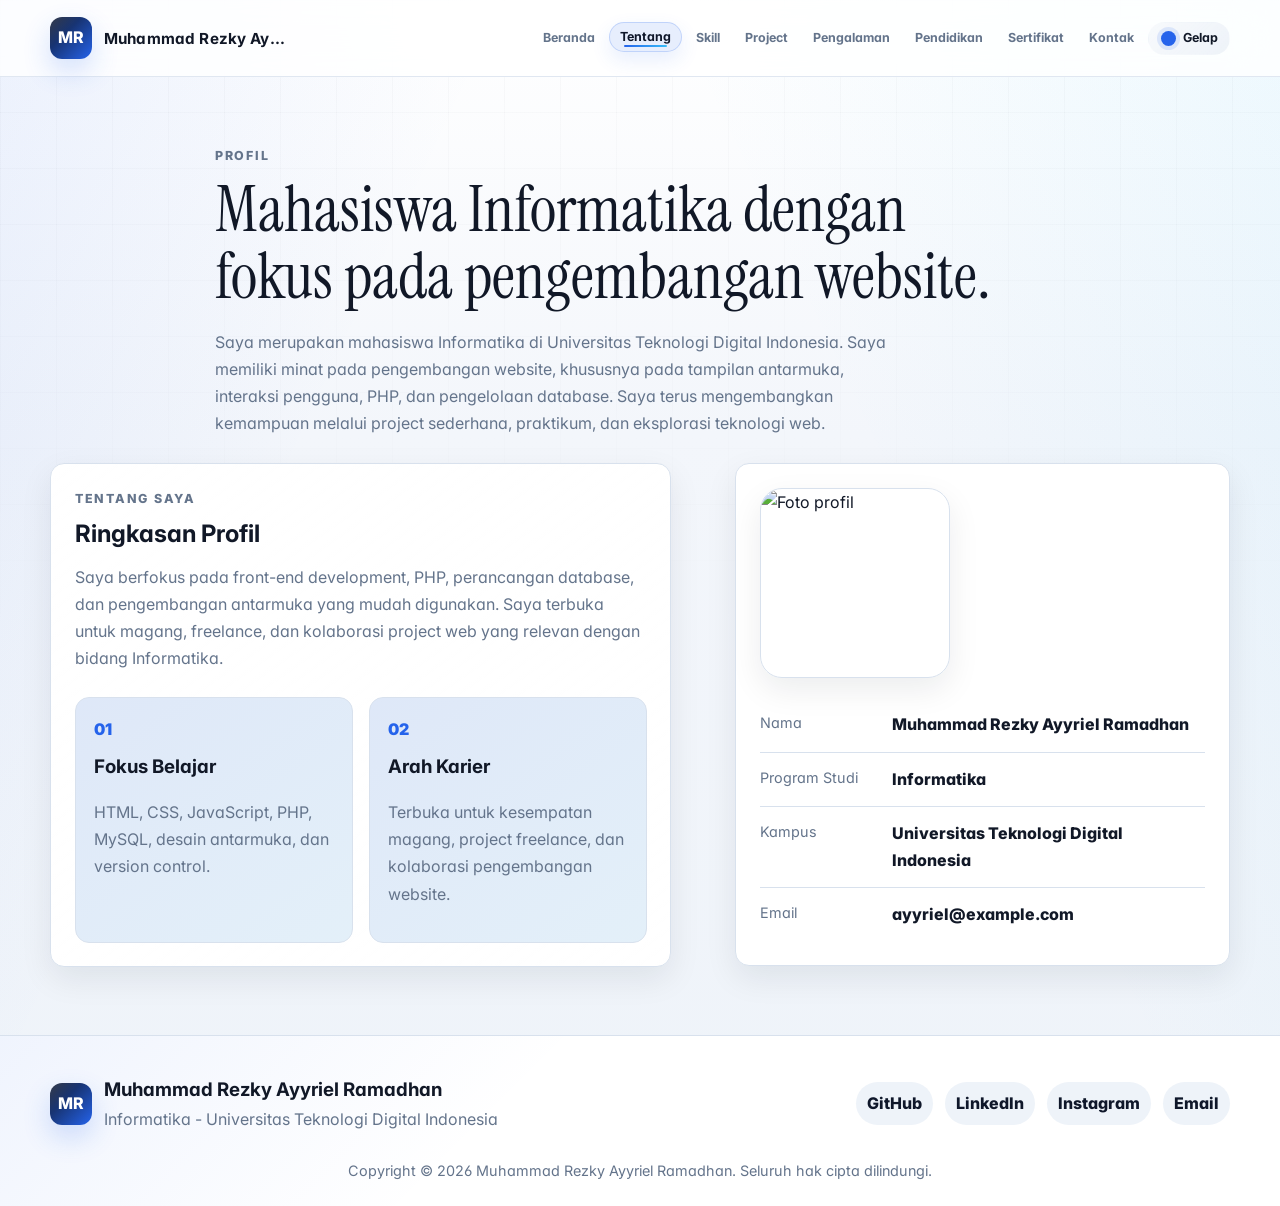
==== about.html @ e9764419 "Convert portfolio to static HTML for GitHub Pages" ====
<!DOCTYPE html>
<html lang="id">
<head>
    <meta charset="UTF-8">
    <meta name="viewport" content="width=device-width, initial-scale=1.0">
    <title>Tentang Saya - Muhammad Rezky Ayyriel Ramadhan</title>
    <meta name="description" content="Saya merupakan mahasiswa Informatika di Universitas Teknologi Digital Indonesia. Saya memiliki minat pada pengembangan website, khususnya pada tampilan antarmuka, interaksi pengguna, PHP, dan pengelolaan database. Saya terus mengembangkan kemampuan melalui project sederhana, praktikum, dan eksplorasi teknologi web.">
    <link rel="preconnect" href="https://fonts.googleapis.com">
    <link rel="preconnect" href="https://fonts.gstatic.com" crossorigin>
    <link href="https://fonts.googleapis.com/css2?family=Instrument+Serif:ital@0;1&family=Inter:wght@400;600;700;800;900&display=swap" rel="stylesheet">
    <link rel="stylesheet" href="assets/css/style.css">
</head>
<body>

<header class="site-header">
    <nav class="navbar container">
        <a class="brand" href="index.html">
            <span>MR</span>
            <strong>Muhammad Rezky Ayyriel Ramadhan</strong>
        </a>
        <button class="nav-toggle" type="button" aria-label="Buka menu" aria-expanded="false" data-nav-toggle>
            <span></span>
            <span></span>
            <span></span>
        </button>
        <div class="nav-menu" data-nav-menu>
            <a class="" href="index.html">Beranda</a>
            <a class="active" href="about.html">Tentang</a>
            <a class="" href="skills.html">Skill</a>
            <a class="" href="projects.html">Project</a>
            <a class="" href="experience.html">Pengalaman</a>
            <a class="" href="education.html">Pendidikan</a>
            <a class="" href="certificates.html">Sertifikat</a>
            <a class="" href="contact.html">Kontak</a>
            <button class="theme-toggle" type="button" data-theme-toggle>
                <span class="theme-toggle-icon" aria-hidden="true" data-theme-icon></span>
                <span data-theme-label>Gelap</span>
            </button>
        </div>
    </nav>
</header>

<main class="section page-section">
    <div class="container page-hero">
        <p class="eyebrow">Profil</p>
        <h1>Mahasiswa Informatika dengan fokus pada pengembangan website.</h1>
        <p>Saya merupakan mahasiswa Informatika di Universitas Teknologi Digital Indonesia. Saya memiliki minat pada pengembangan website, khususnya pada tampilan antarmuka, interaksi pengguna, PHP, dan pengelolaan database. Saya terus mengembangkan kemampuan melalui project sederhana, praktikum, dan eksplorasi teknologi web.</p>
    </div>

    <div class="container about-grid">
        <section class="profile-summary">
            <p class="eyebrow">Tentang Saya</p>
            <h2>Ringkasan Profil</h2>
            <p>Saya berfokus pada front-end development, PHP, perancangan database, dan pengembangan antarmuka yang mudah digunakan. Saya terbuka untuk magang, freelance, dan kolaborasi project web yang relevan dengan bidang Informatika.</p>
            <div class="focus-grid">
                <article>
                    <span>01</span>
                    <h3>Fokus Belajar</h3>
                    <p>HTML, CSS, JavaScript, PHP, MySQL, desain antarmuka, dan version control.</p>
                </article>
                <article>
                    <span>02</span>
                    <h3>Arah Karier</h3>
                    <p>Terbuka untuk kesempatan magang, project freelance, dan kolaborasi pengembangan website.</p>
                </article>
            </div>
        </section>
        <aside class="bio-card">
            <img src="https://cdn.phototourl.com/free/2026-06-20-5bcd3876-7217-4482-9f97-a8e21bdccce8.png" alt="Foto profil">
            <dl>
                <div>
                    <dt>Nama</dt>
                    <dd>Muhammad Rezky Ayyriel Ramadhan</dd>
                </div>
                <div>
                    <dt>Program Studi</dt>
                    <dd>Informatika</dd>
                </div>
                <div>
                    <dt>Kampus</dt>
                    <dd>Universitas Teknologi Digital Indonesia</dd>
                </div>
                <div>
                    <dt>Email</dt>
                    <dd>ayyriel@example.com</dd>
                </div>
            </dl>
        </aside>
    </div>
</main>

<footer class="site-footer">
    <div class="container footer-grid">
        <div class="footer-profile">
            <span>MR</span>
            <div>
                <h3>Muhammad Rezky Ayyriel Ramadhan</h3>
                <p>Informatika - Universitas Teknologi Digital Indonesia</p>
            </div>
        </div>
        <div class="footer-links">
            <a href="https://github.com/" target="_blank" rel="noopener">GitHub</a>
            <a href="https://www.linkedin.com/" target="_blank" rel="noopener">LinkedIn</a>
            <a href="https://www.instagram.com/" target="_blank" rel="noopener">Instagram</a>
            <a href="mailto:ayyriel@example.com">Email</a>
        </div>
    </div>
    <p class="copyright">Copyright &copy; 2026 Muhammad Rezky Ayyriel Ramadhan. Seluruh hak cipta dilindungi.</p>
</footer>
<script src="assets/js/script.js"></script>
</body>
</html>
---- assets/css/style.css ----
:root {
    --primary: #0f172a;
    --primary-600: #1e3a8a;
    --accent: #2563eb;
    --accent-2: #38bdf8;
    --accent-3: #0ea5e9;
    --accent-soft: rgba(37, 99, 235, 0.11);
    --bg: #f3f6fb;
    --surface: #ffffff;
    --surface-soft: #eef3f9;
    --text: #111827;
    --muted: #64748b;
    --border: #d8e1ed;
    --danger: #b42318;
    --danger-soft: rgba(180, 35, 24, 0.11);
    --success: #067647;
    --success-soft: rgba(6, 118, 71, 0.11);
    --shadow-sm: 0 12px 32px rgba(17, 24, 39, 0.08);
    --shadow-md: 0 28px 80px rgba(17, 24, 39, 0.14);
    --shadow-glow: 0 20px 54px rgba(37, 99, 235, 0.22);
    --radius: 14px;
    --radius-lg: 22px;
    --container: 1180px;
    --font-display: Georgia, "Times New Roman", serif;
}

body.dark {
    --primary: #93c5fd;
    --primary-600: #bfdbfe;
    --accent: #60a5fa;
    --accent-2: #38bdf8;
    --accent-3: #22d3ee;
    --accent-soft: rgba(96, 165, 250, 0.16);
    --bg: #0b1120;
    --surface: #111827;
    --surface-soft: #172033;
    --text: #f8fafc;
    --muted: #a8b3c7;
    --border: #263247;
    --shadow-sm: 0 12px 30px rgba(0, 0, 0, 0.24);
    --shadow-md: 0 24px 70px rgba(0, 0, 0, 0.36);
    --shadow-glow: 0 22px 58px rgba(96, 165, 250, 0.18);
}

* {
    box-sizing: border-box;
}

html {
    scroll-behavior: smooth;
}

body {
    margin: 0;
    font-family: Inter, ui-sans-serif, system-ui, -apple-system, BlinkMacSystemFont, "Segoe UI", Arial, sans-serif;
    font-size: 16px;
    font-feature-settings: "cv02", "cv03", "cv04", "cv11";
    background:
        linear-gradient(115deg, rgba(37, 99, 235, 0.08), transparent 28%),
        linear-gradient(245deg, rgba(56, 189, 248, 0.08), transparent 34%),
        linear-gradient(180deg, #ffffff 0%, var(--bg) 36%, #eef3f9 100%),
        var(--bg);
    color: var(--text);
    line-height: 1.7;
    text-rendering: optimizeLegibility;
}

body::before {
    content: "";
    position: fixed;
    inset: 0;
    z-index: -2;
    pointer-events: none;
    background:
        linear-gradient(rgba(17, 24, 39, 0.035) 1px, transparent 1px),
        linear-gradient(90deg, rgba(17, 24, 39, 0.035) 1px, transparent 1px);
    background-size: 56px 56px;
    mask-image: linear-gradient(to bottom, rgba(0, 0, 0, 0.72), transparent 74%);
}

body.dark::before {
    background:
        linear-gradient(rgba(246, 240, 227, 0.035) 1px, transparent 1px),
        linear-gradient(90deg, rgba(246, 240, 227, 0.035) 1px, transparent 1px);
}

a {
    color: inherit;
    text-decoration: none;
}

img {
    display: block;
    max-width: 100%;
}

button,
input,
textarea {
    font: inherit;
}

select {
    font: inherit;
}

.container {
    width: min(var(--container), calc(100% - 40px));
    margin: 0 auto;
}

.site-header {
    position: sticky;
    top: 0;
    z-index: 100;
    border-bottom: 1px solid rgba(216, 225, 237, 0.78);
    background: rgba(255, 255, 255, 0.82);
    backdrop-filter: blur(22px) saturate(140%);
    transition: background 0.24s ease, border-color 0.24s ease, box-shadow 0.24s ease;
}

body.dark .site-header {
    border-bottom-color: rgba(38, 50, 71, 0.86);
    background: rgba(11, 17, 32, 0.84);
}

.site-header.is-scrolled {
    border-bottom-color: rgba(37, 99, 235, 0.18);
    background: rgba(255, 255, 255, 0.86);
    box-shadow: 0 18px 50px rgba(17, 24, 39, 0.08);
}

body.dark .site-header.is-scrolled {
    background: rgba(17, 17, 15, 0.9);
    box-shadow: 0 18px 50px rgba(0, 0, 0, 0.28);
}

.navbar {
    position: relative;
    display: flex;
    align-items: center;
    justify-content: space-between;
    min-height: 76px;
    gap: 18px;
}

.brand,
.footer-profile,
.admin-brand {
    display: flex;
    align-items: center;
    gap: 12px;
}

.brand {
    flex: 0 1 260px;
    min-width: 188px;
    transition: transform 0.24s ease;
}

.brand:hover {
    transform: translateY(-1px);
}

.brand span,
.footer-profile span,
.admin-brand span,
.login-logo {
    display: grid;
    place-items: center;
    width: 42px;
    height: 42px;
    border-radius: 12px;
    background:
        linear-gradient(135deg, rgba(255, 255, 255, 0.16), transparent 38%),
        linear-gradient(135deg, var(--primary), var(--accent));
    color: #ffffff;
    font-weight: 800;
    letter-spacing: 0;
    box-shadow: 0 12px 28px rgba(37, 99, 235, 0.2);
}

.brand strong {
    max-width: 188px;
    line-height: 1.25;
    font-size: 0.95rem;
    letter-spacing: 0.01em;
    overflow: hidden;
    text-overflow: ellipsis;
    white-space: nowrap;
}

.nav-menu {
    flex: 1 1 auto;
    min-width: 0;
    display: flex;
    align-items: center;
    justify-content: flex-end;
    gap: 3px;
    flex-wrap: nowrap;
    white-space: nowrap;
}

.nav-menu a,
.theme-toggle {
    position: relative;
    display: inline-flex;
    align-items: center;
    justify-content: center;
    border: 1px solid transparent;
    border-radius: 999px;
    padding: 8px 10px;
    background: transparent;
    color: var(--muted);
    font-size: clamp(0.78rem, 0.68vw, 0.9rem);
    font-weight: 700;
    line-height: 1;
    cursor: pointer;
    transition: color 0.24s ease, background 0.24s ease, border-color 0.24s ease, transform 0.24s ease, box-shadow 0.24s ease;
}

.nav-menu a:hover,
.nav-menu a.active,
.theme-toggle:hover {
    color: var(--primary);
    background: var(--accent-soft);
    border-color: rgba(37, 99, 235, 0.2);
    box-shadow: 0 8px 20px rgba(37, 99, 235, 0.11);
    transform: translateY(-1px);
}

.nav-menu a.active::after {
    content: "";
    position: absolute;
    left: 14px;
    right: 14px;
    bottom: 4px;
    height: 2px;
    border-radius: 999px;
    background: linear-gradient(90deg, var(--accent), var(--accent-2));
}

.theme-toggle {
    display: inline-flex;
    align-items: center;
    justify-content: center;
    gap: 7px;
    min-width: 82px;
    background:
        linear-gradient(135deg, rgba(255, 255, 255, 0.55), transparent),
        var(--surface-soft);
    color: var(--text);
}

.theme-toggle-icon {
    position: relative;
    display: inline-block;
    width: 15px;
    height: 15px;
    border-radius: 50%;
    background: var(--accent);
    box-shadow: 0 0 0 4px rgba(37, 99, 235, 0.12);
    transition: background 0.24s ease, box-shadow 0.24s ease, transform 0.24s ease;
}

.theme-toggle-icon::after {
    content: "";
    position: absolute;
    inset: -1px -1px 1px 5px;
    border-radius: inherit;
    background: var(--surface-soft);
    transform: scale(0);
    transform-origin: center;
    transition: transform 0.24s ease;
}

body.dark .theme-toggle-icon {
    background: #f8fafc;
    box-shadow: 0 0 0 4px rgba(246, 240, 227, 0.12);
}

body.dark .theme-toggle-icon::after {
    transform: scale(1);
}

.nav-toggle {
    display: none;
    width: 44px;
    height: 44px;
    border: 1px solid var(--border);
    border-radius: 12px;
    background: var(--surface);
    cursor: pointer;
    box-shadow: var(--shadow-sm);
}

.nav-toggle span {
    display: block;
    width: 20px;
    height: 2px;
    margin: 5px auto;
    border-radius: 999px;
    background: var(--text);
    transition: transform 0.2s ease, opacity 0.2s ease;
}

.nav-toggle.open span:nth-child(1) {
    transform: translateY(7px) rotate(45deg);
}

.nav-toggle.open span:nth-child(2) {
    opacity: 0;
}

.nav-toggle.open span:nth-child(3) {
    transform: translateY(-7px) rotate(-45deg);
}

.section,
.page-section {
    padding: 68px 0;
}

.section-elevated {
    padding-top: 42px;
}

.page-section > .section-heading:first-child {
    display: block;
}

.page-section > .section-heading:first-child h1,
.page-section > .section-heading:first-child p {
    max-width: 780px;
}

.section-muted {
    border-top: 1px solid var(--border);
    border-bottom: 1px solid var(--border);
    background:
        linear-gradient(135deg, rgba(37, 99, 235, 0.07), transparent 36%),
        linear-gradient(245deg, rgba(56, 189, 248, 0.08), transparent 42%),
        var(--surface-soft);
}

.section-showcase {
    position: relative;
    overflow: hidden;
}

.section-showcase::before {
    content: "";
    position: absolute;
    inset: 0;
    pointer-events: none;
    background:
        linear-gradient(rgba(17, 24, 39, 0.035) 1px, transparent 1px),
        linear-gradient(90deg, rgba(17, 24, 39, 0.035) 1px, transparent 1px);
    background-size: 54px 54px;
    mask-image: linear-gradient(to bottom, transparent, rgba(0, 0, 0, 0.7), transparent);
}

.section-showcase > .container {
    position: relative;
    z-index: 1;
}

.hero-section {
    position: relative;
    overflow: hidden;
    min-height: calc(100vh - 76px);
    display: flex;
    align-items: center;
    padding: 84px 0 108px;
    background:
        linear-gradient(112deg, rgba(8, 13, 25, 0.98) 0%, rgba(15, 25, 47, 0.96) 52%, rgba(37, 99, 235, 0.78) 100%),
        #0b1020;
    border-bottom: 1px solid var(--border);
    isolation: isolate;
}

.hero-section::before,
.hero-section::after {
    content: "";
    position: absolute;
    pointer-events: none;
}

.hero-section::before {
    inset: 0;
    background:
        linear-gradient(120deg, transparent 0 62%, rgba(255, 255, 255, 0.08) 62% 63%, transparent 63%),
        linear-gradient(rgba(255, 255, 255, 0.055) 1px, transparent 1px),
        linear-gradient(90deg, rgba(255, 255, 255, 0.055) 1px, transparent 1px);
    background-size: 100% 100%, 56px 56px, 56px 56px;
    mask-image: linear-gradient(90deg, rgba(0, 0, 0, 0.92), transparent 88%);
    z-index: -1;
    animation: gridGlide 18s linear infinite;
}

.hero-section::after {
    right: -12vw;
    top: -12vw;
    width: min(680px, 58vw);
    aspect-ratio: 1;
    border: 1px solid rgba(191, 219, 254, 0.2);
    border-radius: 50%;
    background:
        radial-gradient(circle at 36% 38%, rgba(37, 99, 235, 0.34), transparent 0 28%),
        radial-gradient(circle at 64% 70%, rgba(56, 189, 248, 0.24), transparent 0 35%);
    filter: blur(2px);
    opacity: 0.62;
    z-index: -1;
    animation: luxuryDrift 11s ease-in-out infinite;
}

body.dark .hero-section {
    background:
        linear-gradient(112deg, rgba(8, 13, 25, 0.98) 0%, rgba(15, 25, 47, 0.96) 52%, rgba(37, 99, 235, 0.78) 100%),
        #0b1020;
}

.hero-bg {
    position: absolute;
    inset: 0;
    z-index: -1;
    pointer-events: none;
    background:
        linear-gradient(135deg, transparent 0 54%, rgba(255, 255, 255, 0.075) 54% 55%, transparent 55%),
        linear-gradient(150deg, transparent 0 68%, rgba(56, 189, 248, 0.18) 68% 69%, transparent 69%),
        radial-gradient(circle at 16% 24%, rgba(37, 99, 235, 0.16), transparent 24%),
        radial-gradient(circle at 72% 80%, rgba(56, 189, 248, 0.18), transparent 30%);
}

.hero-bg::before {
    content: "";
    position: absolute;
    inset: auto 0 0;
    height: 42%;
    background: linear-gradient(to top, rgba(244, 246, 248, 0.12), transparent);
}

.hero-grid,
.about-grid,
.contact-grid {
    display: grid;
    grid-template-columns: minmax(0, 1.08fr) minmax(340px, 0.86fr);
    gap: clamp(34px, 5vw, 64px);
    align-items: center;
}

.hero-grid {
    position: relative;
    z-index: 1;
}

.hero-content h1,
.page-section h1,
.page-hero h1 {
    margin: 0 0 18px;
    color: var(--text);
    font-family: "Instrument Serif", var(--font-display);
    font-weight: 400;
    font-size: clamp(2.15rem, 5vw, 4.55rem);
    line-height: 1.05;
    letter-spacing: 0;
    text-wrap: balance;
}

.hero-content h1 {
    max-width: 760px;
    color: #f8fafc;
    font-size: clamp(2.85rem, 6vw, 5.55rem);
    line-height: 0.98;
    text-wrap: balance;
}

.hero-content p,
.section-heading p,
.page-hero p,
.profile-summary p,
.about-grid p,
.contact-grid p,
.skill-card p,
.project-card p,
.timeline-item p,
.login-intro p,
.login-card p {
    color: var(--muted);
    max-width: 68ch;
}

.hero-content > p:not(.eyebrow):not(.hero-subtitle) {
    max-width: 650px;
    color: rgba(236, 243, 255, 0.76);
    font-size: 1.02rem;
}

.hero-subtitle {
    max-width: 640px;
    color: #bfdbfe !important;
    font-size: 1.08rem;
    font-weight: 800;
    line-height: 1.55;
}

.eyebrow {
    margin: 0 0 10px;
    color: var(--accent);
    font-size: 0.78rem;
    font-weight: 800;
    letter-spacing: 0.14em;
    text-transform: uppercase;
}

h1,
h2,
h3,
h4 {
    color: var(--text);
    text-wrap: balance;
}

p {
    overflow-wrap: anywhere;
}

.hero-section .eyebrow {
    color: #bfdbfe;
}

.badge-row,
.tag-row,
.hero-actions,
.card-actions,
.social-row {
    display: flex;
    flex-wrap: wrap;
    gap: 10px;
}

.badge-row {
    margin-bottom: 22px;
}

.badge,
.tag {
    display: inline-flex;
    align-items: center;
    min-height: 30px;
    border: 1px solid rgba(37, 99, 235, 0.2);
    border-radius: 999px;
    padding: 6px 11px;
    background: var(--accent-soft);
    color: var(--primary);
    font-size: 0.82rem;
    font-weight: 800;
}

.hero-section .badge {
    border-color: rgba(191, 219, 254, 0.28);
    background: rgba(255, 255, 255, 0.085);
    color: #f8fafc;
    backdrop-filter: blur(14px);
}

.tag {
    background: rgba(255, 255, 255, 0.52);
    color: var(--muted);
}

body.dark .tag {
    background: rgba(255, 255, 255, 0.06);
}

.hero-actions,
.card-actions,
.social-row {
    margin-top: 24px;
}

.hero-metrics {
    display: grid;
    grid-template-columns: repeat(3, minmax(0, 1fr));
    gap: 10px;
    width: 100%;
    margin-top: 14px;
}

.hero-metrics div {
    min-height: 86px;
    border: 1px solid rgba(255, 255, 255, 0.14);
    border-radius: 16px;
    padding: 14px;
    background:
        linear-gradient(145deg, rgba(255, 255, 255, 0.1), rgba(255, 255, 255, 0.035)),
        rgba(255, 255, 255, 0.04);
    color: #ffffff;
    backdrop-filter: blur(18px);
}

.hero-metrics strong {
    display: block;
    color: #bfdbfe;
    font-family: "Instrument Serif", var(--font-display);
    font-size: clamp(1.9rem, 3vw, 2.45rem);
    font-weight: 400;
    line-height: 0.95;
}

.hero-metrics span {
    display: block;
    margin-top: 8px;
    color: rgba(236, 243, 255, 0.68);
    font-size: 0.7rem;
    font-weight: 800;
    letter-spacing: 0.1em;
    text-transform: uppercase;
}

.capability-strip {
    position: relative;
    z-index: 2;
    margin-top: -42px;
    padding-bottom: 28px;
}

.capability-grid {
    display: grid;
    grid-template-columns: repeat(3, minmax(0, 1fr));
    gap: 1px;
    overflow: hidden;
    border: 1px solid rgba(220, 227, 234, 0.86);
    border-radius: 20px;
    background: rgba(220, 227, 234, 0.86);
    box-shadow: var(--shadow-md);
}

.capability-grid article {
    min-height: 166px;
    padding: 24px;
    background:
        linear-gradient(145deg, rgba(255, 255, 255, 0.9), rgba(255, 255, 255, 0.72)),
        var(--surface);
}

body.dark .capability-grid {
    border-color: rgba(38, 50, 71, 0.86);
    background: rgba(38, 50, 71, 0.86);
}

body.dark .capability-grid article {
    background:
        linear-gradient(145deg, rgba(255, 255, 255, 0.06), rgba(255, 255, 255, 0.02)),
        var(--surface);
}

.capability-grid span {
    color: var(--accent);
    font-size: 0.78rem;
    font-weight: 900;
    letter-spacing: 0.14em;
}

.capability-grid h2 {
    margin: 16px 0 8px;
    font-size: 1.08rem;
    line-height: 1.2;
}

.capability-grid p {
    margin: 0;
    color: var(--muted);
}

.btn {
    display: inline-flex;
    align-items: center;
    justify-content: center;
    min-height: 43px;
    border: 1px solid transparent;
    border-radius: 10px;
    padding: 10px 16px;
    font-weight: 800;
    cursor: pointer;
    will-change: transform;
    transition: transform 0.24s ease, box-shadow 0.24s ease, background 0.24s ease, border-color 0.24s ease, color 0.24s ease;
}

.btn:hover {
    transform: translateY(-3px);
}

.btn:active {
    transform: translateY(-1px) scale(0.99);
}

.btn-primary {
    background:
        linear-gradient(135deg, rgba(255, 255, 255, 0.18), transparent 36%),
        linear-gradient(135deg, #1e3a8a, #2563eb);
    color: #ffffff;
    box-shadow: var(--shadow-glow);
}

.btn-outline {
    border-color: var(--border);
    background: rgba(255, 255, 255, 0.7);
    color: var(--primary);
    backdrop-filter: blur(12px);
}

.btn-outline:hover {
    border-color: rgba(37, 99, 235, 0.3);
    box-shadow: var(--shadow-sm);
}

.btn-ghost {
    background: transparent;
    color: var(--muted);
}

.hero-section .btn-outline {
    border-color: rgba(255, 255, 255, 0.24);
    background: rgba(255, 255, 255, 0.08);
    color: #f8fafc;
}

.hero-section .btn-ghost {
    color: rgba(248, 250, 252, 0.82);
}

.btn-danger {
    background: var(--danger);
    color: #ffffff;
}

.btn-small {
    min-height: 34px;
    padding: 7px 11px;
    border-radius: 10px;
    font-size: 0.86rem;
}

.hero-visual {
    position: relative;
    justify-self: end;
    width: min(440px, 100%);
    min-height: 0;
    perspective: 1000px;
}

.hero-panel {
    position: relative;
    overflow: hidden;
    min-height: 0;
    border: 1px solid rgba(255, 255, 255, 0.18);
    border-radius: 28px;
    padding: 18px;
    background:
        linear-gradient(145deg, rgba(255, 255, 255, 0.15), rgba(255, 255, 255, 0.05)),
        rgba(10, 16, 30, 0.58);
    box-shadow: 0 28px 76px rgba(0, 0, 0, 0.3);
    backdrop-filter: blur(24px) saturate(130%);
    animation: floatCard 7s ease-in-out infinite;
}

.hero-panel::before {
    content: "";
    position: absolute;
    inset: 16px;
    border: 1px solid rgba(255, 255, 255, 0.14);
    border-radius: 20px;
    pointer-events: none;
}

.hero-panel::after {
    content: "";
    position: absolute;
    right: -70px;
    bottom: -70px;
    width: 220px;
    height: 220px;
    border-radius: 50%;
    background: rgba(37, 99, 235, 0.24);
    filter: blur(24px);
    pointer-events: none;
}

.hero-panel-top,
.hero-panel-footer {
    position: relative;
    z-index: 3;
    display: grid;
    gap: 4px;
    color: #f8fafc;
}

.hero-panel-top {
    padding: 6px 6px 14px;
}

.hero-panel-footer {
    margin-top: 12px;
    border: 1px solid rgba(255, 255, 255, 0.14);
    border-radius: 18px;
    padding: 14px;
    background: rgba(255, 255, 255, 0.08);
}

.hero-panel-top span,
.hero-panel-footer span {
    color: rgba(236, 243, 255, 0.66);
    font-size: 0.78rem;
    font-weight: 800;
    letter-spacing: 0.12em;
    text-transform: uppercase;
}

.hero-panel-top strong {
    font-family: "Instrument Serif", var(--font-display);
    font-size: clamp(1.85rem, 3vw, 2.7rem);
    font-weight: 400;
    line-height: 0.98;
    overflow-wrap: anywhere;
}

.hero-panel-footer strong {
    color: #ffffff;
    line-height: 1.3;
    overflow-wrap: anywhere;
}

.hero-photo-wrap {
    position: relative;
    overflow: hidden;
    z-index: 2;
    width: 100%;
    margin-left: 0;
    border: 1px solid rgba(191, 219, 254, 0.26);
    border-radius: 20px;
    background: rgba(191, 219, 254, 0.08);
    box-shadow: 0 22px 58px rgba(0, 0, 0, 0.26);
}

.hero-photo-wrap::before {
    content: "";
    position: absolute;
    inset: 10px;
    z-index: 2;
    border: 1px solid rgba(191, 219, 254, 0.18);
    border-radius: 16px;
    pointer-events: none;
}

.hero-photo-wrap::after {
    content: "";
    position: absolute;
    inset: 0;
    z-index: 1;
    background: linear-gradient(135deg, rgba(255, 255, 255, 0.18), transparent 42%, rgba(37, 99, 235, 0.2));
    pointer-events: none;
}

.hero-photo {
    width: 100%;
    aspect-ratio: 4 / 4.25;
    object-fit: cover;
    filter: saturate(0.92) contrast(1.04);
    transform: scale(1.01);
    transition: transform 0.7s ease, filter 0.7s ease;
}

.hero-panel:hover .hero-photo {
    filter: saturate(1.02) contrast(1.06);
    transform: scale(1.045);
}

.section-heading,
.page-hero {
    margin-bottom: 26px;
}

.section-heading {
    display: flex;
    align-items: end;
    justify-content: space-between;
    gap: 18px;
}

.section-heading > div,
.section-heading > p {
    max-width: 720px;
}

.section-heading h1,
.section-heading h2,
.profile-summary h2,
.panel-header h2 {
    margin: 0;
    line-height: 1.18;
}

.section-heading h1,
.section-heading h2 {
    font-family: "Instrument Serif", var(--font-display);
    font-weight: 400;
    letter-spacing: 0;
}

.section-heading h1 {
    font-size: clamp(2.2rem, 5vw, 4.1rem);
}

.section-heading h2 {
    font-size: clamp(1.7rem, 3vw, 2.45rem);
}

.section-link {
    color: var(--primary);
    font-weight: 800;
    transition: color 0.2s ease, transform 0.2s ease;
}

.section-link::after {
    content: " ->";
    color: var(--accent);
}

.section-link:hover {
    color: var(--accent);
    transform: translateX(3px);
}

.card-grid,
.project-grid {
    display: grid;
    grid-template-columns: repeat(3, minmax(0, 1fr));
    gap: 18px;
}

.skill-card,
.project-card,
.bio-card,
.form-card,
.contact-info-card,
.profile-summary,
.timeline-item div,
.empty-state,
.admin-panel,
.stat-card,
.login-card,
.login-intro {
    border: 1px solid var(--border);
    border-radius: var(--radius);
    background:
        linear-gradient(145deg, rgba(255, 255, 255, 0.78), rgba(255, 255, 255, 0.52)),
        var(--surface);
    box-shadow: var(--shadow-sm);
}

body.dark .skill-card,
body.dark .project-card,
body.dark .bio-card,
body.dark .form-card,
body.dark .contact-info-card,
body.dark .profile-summary,
body.dark .timeline-item div,
body.dark .empty-state,
body.dark .admin-panel,
body.dark .stat-card,
body.dark .login-card,
body.dark .login-intro {
    background:
        linear-gradient(145deg, rgba(255, 255, 255, 0.055), rgba(255, 255, 255, 0.02)),
        var(--surface);
}

.skill-card,
.profile-summary,
.bio-card,
.form-card,
.contact-info-card,
.empty-state {
    padding: 24px;
}

.skill-card {
    min-height: 214px;
    display: flex;
    flex-direction: column;
}

.profile-summary,
.bio-card,
.form-card,
.contact-info-card {
    position: relative;
    overflow: hidden;
}

.skill-card,
.project-card,
.timeline-item div,
.focus-grid article {
    position: relative;
    will-change: transform;
    transition: transform 0.32s ease, border-color 0.32s ease, box-shadow 0.32s ease;
}

.skill-card::before,
.project-card::before,
.timeline-item div::before,
.focus-grid article::before,
.profile-summary::before,
.bio-card::before,
.form-card::before,
.contact-info-card::before {
    content: "";
    position: absolute;
    inset: 0;
    border-radius: inherit;
    pointer-events: none;
    background: linear-gradient(135deg, rgba(37, 99, 235, 0.14), transparent 38%, rgba(56, 189, 248, 0.1));
    opacity: 0;
    transition: opacity 0.28s ease;
}

.skill-card:hover,
.project-card:hover,
.timeline-item:hover div,
.focus-grid article:hover {
    transform: translateY(-8px);
    border-color: rgba(37, 99, 235, 0.32);
    box-shadow: var(--shadow-md);
}

.skill-card:hover::before,
.project-card:hover::before,
.timeline-item:hover div::before,
.focus-grid article:hover::before,
.profile-summary:hover::before,
.bio-card:hover::before,
.form-card:hover::before,
.contact-info-card:hover::before {
    opacity: 1;
}

.skill-card > *,
.project-card > *,
.timeline-item div > *,
.focus-grid article > *,
.profile-summary > *,
.bio-card > *,
.form-card > *,
.contact-info-card > * {
    position: relative;
    z-index: 1;
}

.card-topline {
    display: flex;
    align-items: center;
    justify-content: space-between;
    gap: 12px;
}

.card-meta {
    color: var(--accent);
    font-size: 0.82rem;
    font-weight: 800;
    letter-spacing: 0.08em;
    text-transform: uppercase;
}

.skill-card h2,
.skill-card h3,
.project-card h2,
.project-card h3 {
    margin: 10px 0 10px;
    line-height: 1.25;
}

.skill-card p {
    margin-bottom: 0;
}

.progress {
    overflow: hidden;
    height: 9px;
    margin-top: auto;
    border-radius: 999px;
    background: var(--surface-soft);
}

.progress span {
    display: block;
    height: 100%;
    border-radius: 999px;
    background: linear-gradient(90deg, #1e3a8a, #2563eb, #38bdf8);
    box-shadow: 0 0 18px rgba(37, 99, 235, 0.22);
    transform-origin: left;
    animation: progressFill 1.15s cubic-bezier(0.2, 0.9, 0.2, 1) both;
}

.project-card {
    display: flex;
    flex-direction: column;
    overflow: hidden;
    border-radius: 18px;
}

.project-card img {
    width: 100%;
    height: 220px;
    object-fit: cover;
    background: var(--surface-soft);
    transition: transform 0.45s ease, filter 0.45s ease;
}

.project-card:hover img {
    filter: saturate(1.06) contrast(1.03);
    transform: scale(1.045);
}

.project-card > div {
    display: flex;
    flex: 1;
    flex-direction: column;
    padding: 22px;
}

.project-card .card-actions {
    margin-top: auto;
    padding-top: 18px;
}

.certificate-card img {
    object-fit: contain;
    padding: 18px;
}

.page-hero {
    max-width: 850px;
}

.about-grid {
    align-items: start;
}

.focus-grid {
    display: grid;
    grid-template-columns: repeat(2, minmax(0, 1fr));
    gap: 16px;
    margin-top: 24px;
}

.focus-grid article {
    border: 1px solid var(--border);
    border-radius: var(--radius);
    padding: 18px;
    background:
        linear-gradient(145deg, rgba(37, 99, 235, 0.08), rgba(56, 189, 248, 0.06)),
        var(--surface-soft);
}

.focus-grid span {
    color: var(--accent);
    font-weight: 900;
}

.focus-grid h3 {
    margin: 8px 0;
}

.bio-card img {
    width: 190px;
    height: 190px;
    margin-bottom: 20px;
    border-radius: 22px;
    object-fit: cover;
    border: 1px solid var(--border);
    box-shadow: var(--shadow-sm);
}

.bio-card dl {
    margin: 0;
}

.bio-card div {
    display: grid;
    grid-template-columns: 120px 1fr;
    gap: 12px;
    padding: 13px 0;
    border-bottom: 1px solid var(--border);
}

.bio-card div:last-child {
    border-bottom: 0;
}

.bio-card dt {
    color: var(--muted);
    font-size: 0.9rem;
}

.bio-card dd {
    min-width: 0;
    margin: 0;
    overflow-wrap: anywhere;
    font-weight: 800;
}

.timeline {
    position: relative;
}

.timeline::before {
    content: "";
    position: absolute;
    left: 15px;
    top: 0;
    bottom: 0;
    width: 2px;
    background: linear-gradient(to bottom, transparent, var(--accent), var(--accent-2), transparent);
}

.timeline-item {
    position: relative;
    display: grid;
    grid-template-columns: 32px 1fr;
    gap: 18px;
    margin-bottom: 20px;
}

.timeline-item > span {
    position: relative;
    z-index: 1;
    width: 32px;
    height: 32px;
    margin-top: 22px;
    border: 7px solid var(--bg);
    border-radius: 50%;
    background: var(--accent);
    box-shadow: 0 0 0 5px var(--accent-soft), 0 0 22px rgba(37, 99, 235, 0.22);
}

.section-muted .timeline-item > span {
    border-color: var(--surface-soft);
}

.timeline-item div {
    padding: 24px;
}

.timeline-item strong {
    color: var(--primary);
}

.timeline-item h2 {
    margin: 4px 0;
    line-height: 1.25;
}

.contact-grid {
    align-items: start;
}

.contact-info-card h1 {
    margin: 0 0 18px;
    font-family: "Instrument Serif", var(--font-display);
    font-weight: 400;
    line-height: 1.12;
}

.contact-list {
    display: grid;
    gap: 12px;
    margin-top: 22px;
}

.contact-list p {
    display: flex;
    align-items: center;
    gap: 12px;
    margin: 0;
}

.contact-list span {
    display: grid;
    place-items: center;
    width: 34px;
    height: 34px;
    border-radius: 10px;
    background:
        linear-gradient(135deg, rgba(255, 255, 255, 0.26), transparent),
        var(--accent-soft);
    color: var(--primary);
    font-weight: 900;
}

.social-row a {
    color: var(--primary);
    font-weight: 800;
    transition: color 0.2s ease, transform 0.2s ease;
}

.social-row a:hover {
    color: var(--accent);
    transform: translateY(-2px);
}

form label {
    display: block;
    margin: 14px 0 7px;
    color: var(--text);
    font-weight: 800;
}

input,
textarea {
    width: 100%;
    border: 1px solid var(--border);
    border-radius: 12px;
    padding: 12px 14px;
    background: rgba(255, 255, 255, 0.68);
    color: var(--text);
    transition: border-color 0.2s ease, box-shadow 0.2s ease;
}

input[type="file"] {
    cursor: pointer;
    padding: 10px 12px;
}

input[type="file"]::file-selector-button {
    margin-right: 12px;
    border: 0;
    border-radius: 9px;
    padding: 8px 12px;
    background: var(--primary);
    color: #ffffff;
    font-weight: 800;
    cursor: pointer;
}

body.dark input,
body.dark textarea {
    background: rgba(255, 255, 255, 0.05);
}

textarea {
    resize: vertical;
}

input:focus,
textarea:focus {
    outline: none;
    border-color: var(--accent);
    box-shadow: 0 0 0 4px var(--accent-soft);
}

.alert {
    margin: 14px 0;
    padding: 12px 14px;
    border: 1px solid transparent;
    border-radius: 12px;
    font-weight: 800;
}

.alert-success {
    color: var(--success);
    background: var(--success-soft);
    border-color: rgba(6, 118, 71, 0.18);
}

.alert-danger {
    color: var(--danger);
    background: var(--danger-soft);
    border-color: rgba(180, 35, 24, 0.18);
}

.empty-state {
    grid-column: 1 / -1;
    text-align: center;
}

.empty-state strong {
    display: block;
    margin-bottom: 6px;
}

.empty-state p {
    margin: 0;
    color: var(--muted);
}

.site-footer {
    padding: 38px 0 22px;
    border-top: 1px solid var(--border);
    background:
        linear-gradient(135deg, rgba(37, 99, 235, 0.07), transparent 40%),
        var(--surface);
}

.footer-grid {
    display: flex;
    align-items: center;
    justify-content: space-between;
    gap: 22px;
}

.footer-grid h3,
.footer-grid p {
    margin: 0;
}

.footer-grid p,
.copyright {
    color: var(--muted);
}

.footer-links {
    display: flex;
    flex-wrap: wrap;
    gap: 12px;
    font-weight: 800;
}

.footer-links a {
    border-radius: 999px;
    padding: 8px 11px;
    background: var(--surface-soft);
    color: var(--primary);
    transition: transform 0.2s ease, color 0.2s ease, background 0.2s ease;
}

.footer-links a:hover {
    background: var(--accent-soft);
    color: var(--accent);
    transform: translateY(-2px);
}

.copyright {
    margin: 26px 0 0;
    text-align: center;
    font-size: 0.9rem;
}

.login-page {
    min-height: 100vh;
    display: grid;
    place-items: center;
    padding: 28px;
    background:
        linear-gradient(135deg, rgba(37, 99, 235, 0.15), transparent 30%),
        linear-gradient(245deg, rgba(56, 189, 248, 0.13), transparent 32%),
        linear-gradient(135deg, #f8fbff, #eef4fb 54%, #e6edf7);
}

body.dark.login-page {
    background:
        linear-gradient(135deg, rgba(96, 165, 250, 0.16), transparent 30%),
        linear-gradient(245deg, rgba(56, 189, 248, 0.12), transparent 32%),
        linear-gradient(135deg, #0b1120, #111827 54%, #172033);
}

.login-shell {
    display: grid;
    grid-template-columns: minmax(0, 0.95fr) minmax(340px, 0.75fr);
    gap: 26px;
    width: min(920px, 100%);
}

.login-intro,
.login-card {
    padding: 30px;
}

.login-intro {
    display: flex;
    flex-direction: column;
    justify-content: center;
}

.login-logo {
    width: 52px;
    height: 52px;
    margin-bottom: 22px;
}

.login-intro h1,
.login-card h2 {
    margin: 0 0 12px;
    line-height: 1.12;
}

.login-card .btn {
    width: 100%;
    margin-top: 18px;
}

.back-link {
    display: inline-block;
    margin-top: 18px;
    color: var(--primary);
    font-weight: 800;
}

.admin-body {
    min-height: 100vh;
    display: grid;
    grid-template-columns: 280px minmax(0, 1fr);
    background: var(--bg);
}

.admin-sidebar {
    position: sticky;
    top: 0;
    display: flex;
    flex-direction: column;
    height: 100vh;
    padding: 22px;
    background:
        linear-gradient(180deg, rgba(37, 99, 235, 0.18), transparent 36%),
        #0f172a;
    color: #ffffff;
}

.admin-brand {
    margin-bottom: 24px;
}

.admin-brand span {
    background: linear-gradient(135deg, #1e3a8a, #38bdf8);
}

.admin-brand strong {
    color: #ffffff;
}

.admin-nav {
    display: grid;
    gap: 7px;
}

.admin-nav a,
.admin-sidebar-footer a {
    display: flex;
    align-items: center;
    gap: 10px;
    border-radius: 12px;
    padding: 11px 12px;
    color: #cbd5e1;
    font-weight: 800;
    transition: background 0.2s ease, color 0.2s ease, transform 0.2s ease;
}

.admin-nav a span {
    color: #7ca8e8;
    font-size: 0.78rem;
}

.admin-nav a:hover,
.admin-nav a.active,
.admin-sidebar-footer a:hover {
    background: rgba(96, 165, 250, 0.16);
    color: #ffffff;
    transform: translateX(2px);
}

.admin-nav a.active {
    box-shadow: inset 3px 0 0 #38bdf8;
}

.admin-sidebar-footer {
    display: grid;
    gap: 7px;
    margin-top: auto;
    padding-top: 20px;
    border-top: 1px solid rgba(255, 255, 255, 0.12);
}

.admin-main {
    min-width: 0;
    padding: 30px;
}

.admin-topbar,
.panel-header {
    display: flex;
    align-items: center;
    justify-content: space-between;
    gap: 18px;
    margin-bottom: 22px;
}

.admin-topbar {
    position: sticky;
    top: 0;
    z-index: 20;
    margin: -30px -30px 26px;
    padding: 24px 30px;
    border-bottom: 1px solid var(--border);
    background: rgba(248, 251, 255, 0.9);
    backdrop-filter: blur(16px);
}

body.dark .admin-topbar {
    background: rgba(11, 18, 32, 0.9);
}

.admin-topbar h1,
.panel-header h2 {
    margin: 0;
}

.admin-topbar-actions {
    display: flex;
    align-items: center;
    gap: 10px;
}

.admin-user {
    display: inline-flex;
    align-items: center;
    min-height: 38px;
    border: 1px solid var(--border);
    border-radius: 999px;
    padding: 8px 12px;
    background: var(--surface);
    color: var(--muted);
    font-size: 0.88rem;
    font-weight: 800;
}

.admin-grid {
    display: grid;
    grid-template-columns: repeat(5, minmax(0, 1fr));
    gap: 16px;
    margin-bottom: 22px;
}

.stat-card {
    position: relative;
    overflow: hidden;
    padding: 20px;
}

.stat-card::after {
    content: "";
    position: absolute;
    right: -34px;
    top: -34px;
    width: 92px;
    height: 92px;
    border-radius: 50%;
    background: rgba(37, 99, 235, 0.09);
}

.stat-card span,
.stat-card small {
    color: var(--muted);
    font-weight: 800;
}

.stat-card strong {
    display: block;
    margin: 8px 0 2px;
    color: var(--primary);
    font-size: 2.1rem;
    line-height: 1;
}

.stat-card > * {
    position: relative;
    z-index: 1;
}

.admin-panel {
    margin-bottom: 22px;
    padding: 24px;
}

.admin-form {
    display: grid;
    gap: 10px;
}

.form-grid {
    display: grid;
    grid-template-columns: repeat(2, minmax(0, 1fr));
    gap: 14px 18px;
}

.table-wrap {
    overflow-x: auto;
    border: 1px solid var(--border);
    border-radius: 14px;
    background: var(--surface);
    box-shadow: 0 8px 24px rgba(15, 23, 42, 0.04);
    scrollbar-color: var(--accent) var(--surface-soft);
}

table {
    width: 100%;
    min-width: 780px;
    border-collapse: collapse;
    background: var(--surface);
}

th,
td {
    padding: 14px;
    border-bottom: 1px solid var(--border);
    text-align: left;
    vertical-align: top;
}

tbody tr:last-child td {
    border-bottom: 0;
}

tbody tr {
    transition: background 0.18s ease;
}

tbody tr:hover {
    background: rgba(37, 99, 235, 0.035);
}

th {
    background: var(--surface-soft);
    color: var(--muted);
    font-size: 0.78rem;
    font-weight: 900;
    letter-spacing: 0;
    text-transform: uppercase;
}

tbody td[colspan] {
    color: var(--muted);
    font-weight: 800;
    text-align: center;
}

td {
    color: var(--text);
}

td a {
    color: var(--primary);
    font-weight: 800;
}

.table-actions {
    white-space: nowrap;
}

.table-actions .btn {
    margin: 0 5px 6px 0;
}

.table-thumb {
    width: 90px;
    height: 62px;
    border-radius: 10px;
    object-fit: cover;
    background: var(--surface-soft);
}

.admin-preview {
    width: 190px;
    max-height: 148px;
    margin: 14px 0;
    border: 1px solid var(--border);
    border-radius: 12px;
    object-fit: cover;
    background: var(--surface-soft);
}

.reveal-on-scroll {
    opacity: 0;
    transform: translateY(28px) scale(0.985);
    transition: opacity 0.76s ease, transform 0.76s cubic-bezier(0.2, 0.9, 0.2, 1);
    transition-delay: var(--reveal-delay, 0ms);
}

.reveal-on-scroll.is-visible {
    opacity: 1;
    transform: translateY(0) scale(1);
}

.skill-card.reveal-on-scroll.is-visible:hover,
.project-card.reveal-on-scroll.is-visible:hover,
.focus-grid article.reveal-on-scroll.is-visible:hover {
    transform: translateY(-7px);
}

.timeline-item.reveal-on-scroll.is-visible:hover div {
    transform: translateY(-7px);
}

.hero-content > *,
.hero-visual {
    animation: riseIn 0.8s ease both;
}

.hero-content > *:nth-child(1) {
    animation-delay: 0.05s;
}

.hero-content > *:nth-child(2) {
    animation-delay: 0.14s;
}

.hero-content > *:nth-child(3) {
    animation-delay: 0.22s;
}

.hero-content > *:nth-child(4) {
    animation-delay: 0.3s;
}

.hero-content > *:nth-child(5) {
    animation-delay: 0.38s;
}

.hero-content > *:nth-child(6) {
    animation-delay: 0.46s;
}

.hero-visual {
    animation-delay: 0.26s;
}

@keyframes riseIn {
    from {
        opacity: 0;
        transform: translateY(24px) scale(0.985);
    }

    to {
        opacity: 1;
        transform: translateY(0) scale(1);
    }
}

@keyframes menuReveal {
    from {
        opacity: 0;
        transform: translateY(-8px) scale(0.985);
    }

    to {
        opacity: 1;
        transform: translateY(0) scale(1);
    }
}

@keyframes gridGlide {
    from {
        background-position: 0 0, 0 0, 0 0;
    }

    to {
        background-position: 0 0, 56px 56px, 56px 56px;
    }
}

@keyframes portraitFloat {
    0%,
    100% {
        transform: translateY(0);
    }

    50% {
        transform: translateY(-12px);
    }
}

@keyframes floatCard {
    0%,
    100% {
        transform: translateY(0);
    }

    50% {
        transform: translateY(-10px);
    }
}

@keyframes luxuryDrift {
    0%,
    100% {
        transform: rotate(12deg) translateY(0);
    }

    50% {
        transform: rotate(18deg) translateY(-16px);
    }
}

@keyframes progressFill {
    from {
        transform: scaleX(0);
    }

    to {
        transform: scaleX(1);
    }
}

@media (prefers-reduced-motion: reduce) {
    *,
    *::before,
    *::after {
        animation-duration: 0.01ms !important;
        animation-iteration-count: 1 !important;
        scroll-behavior: auto !important;
        transition-duration: 0.01ms !important;
    }

    .reveal-on-scroll {
        opacity: 1;
        transform: none;
    }
}

@media (max-width: 992px) {
    .container {
        width: min(100% - 32px, var(--container));
    }

    .nav-toggle {
        display: block;
    }

    .nav-menu {
        position: absolute;
        left: 0;
        right: 0;
        top: 76px;
        display: none;
        grid-template-columns: repeat(2, minmax(0, 1fr));
        gap: 8px;
        padding: 14px;
        border: 1px solid var(--border);
        border-radius: 16px;
        background: var(--surface);
        box-shadow: var(--shadow-md);
        white-space: normal;
        animation: menuReveal 0.24s ease both;
    }

    .nav-menu.open {
        display: grid;
    }

    .nav-menu a,
    .nav-menu .theme-toggle {
        justify-content: center;
        width: 100%;
        border-radius: 12px;
        font-size: 0.94rem;
        min-height: 42px;
    }

    .nav-menu a.active::after {
        left: 18px;
        right: 18px;
        bottom: 7px;
    }

    .hero-grid,
    .about-grid,
    .contact-grid,
    .login-shell {
        grid-template-columns: 1fr;
    }

    .hero-visual {
        width: min(460px, 100%);
        justify-self: start;
    }

    .capability-strip {
        margin-top: -30px;
    }

    .capability-grid {
        grid-template-columns: 1fr;
    }

    .capability-grid article {
        min-height: auto;
    }

    .card-grid,
    .project-grid,
    .admin-grid {
        grid-template-columns: repeat(2, minmax(0, 1fr));
    }

    .admin-body {
        grid-template-columns: 1fr;
    }

    .admin-sidebar {
        position: static;
        height: auto;
    }

    .admin-nav {
        grid-template-columns: repeat(4, minmax(0, 1fr));
    }

    .admin-sidebar-footer {
        grid-template-columns: repeat(2, minmax(0, 1fr));
        margin-top: 18px;
    }

    .admin-topbar {
        position: static;
        margin: 0 0 22px;
        border: 1px solid var(--border);
        border-radius: var(--radius);
        background: var(--surface);
    }
}

@media (min-width: 577px) and (max-width: 992px) {
    .card-grid,
    .project-grid,
    .admin-grid {
        grid-template-columns: repeat(2, minmax(0, 1fr));
    }

    .admin-sidebar {
        padding: 18px;
    }

    .admin-nav a,
    .admin-sidebar-footer a {
        justify-content: center;
        min-height: 44px;
        text-align: center;
    }
}

@media (max-width: 576px) {
    .container {
        width: min(100% - 24px, var(--container));
    }

    .navbar {
        min-height: 70px;
    }

    .brand {
        min-width: 0;
    }

    .brand strong {
        max-width: 190px;
        font-size: 0.88rem;
    }

    .theme-toggle {
        min-width: 0;
    }

    .nav-menu {
        top: 70px;
        grid-template-columns: 1fr;
    }

    .section,
    .page-section,
    .hero-section {
        padding: 46px 0;
    }

    .hero-section {
        min-height: auto;
    }

    .hero-content h1,
    .page-section h1,
    .page-hero h1 {
        font-size: 2.1rem;
    }

    .hero-content h1 {
        font-size: clamp(2.35rem, 12vw, 3.5rem);
    }

    .hero-metrics {
        grid-template-columns: 1fr;
    }

    .hero-metrics div {
        min-height: auto;
    }

    .hero-actions .btn,
    .card-actions .btn {
        width: 100%;
    }

    .hero-visual {
        min-height: auto;
    }

    .hero-panel {
        min-height: auto;
        border-radius: 22px;
        padding: 14px;
    }

    .hero-photo-wrap {
        margin-left: 0;
    }

    .capability-strip {
        margin-top: 0;
        padding: 0 0 18px;
    }

    .section-heading,
    .footer-grid,
    .admin-topbar,
    .panel-header {
        align-items: flex-start;
        flex-direction: column;
    }

    .card-grid,
    .project-grid,
    .admin-grid,
    .focus-grid,
    .form-grid,
    .admin-nav,
    .admin-sidebar-footer {
        grid-template-columns: 1fr;
    }

    .skill-card,
    .profile-summary,
    .bio-card,
    .form-card,
    .contact-info-card,
    .empty-state,
    .admin-panel,
    .login-card,
    .login-intro {
        padding: 20px;
    }

    .capability-grid article {
        padding: 20px;
    }

    .project-card img {
        height: 200px;
    }

    .bio-card div {
        grid-template-columns: 1fr;
        gap: 2px;
    }

    .timeline::before {
        left: 12px;
    }

    .timeline-item {
        grid-template-columns: 26px 1fr;
        gap: 12px;
    }

    .timeline-item > span {
        width: 26px;
        height: 26px;
        border-width: 6px;
    }

    .admin-main {
        padding: 16px;
    }

    .admin-topbar {
        padding: 18px;
    }

    .admin-topbar-actions {
        width: 100%;
        align-items: stretch;
        flex-direction: column;
    }

    .admin-user {
        justify-content: center;
        width: 100%;
    }

    .admin-topbar-actions .btn,
    .admin-topbar-actions .theme-toggle {
        width: 100%;
    }

    .login-page {
        padding: 16px;
    }
}
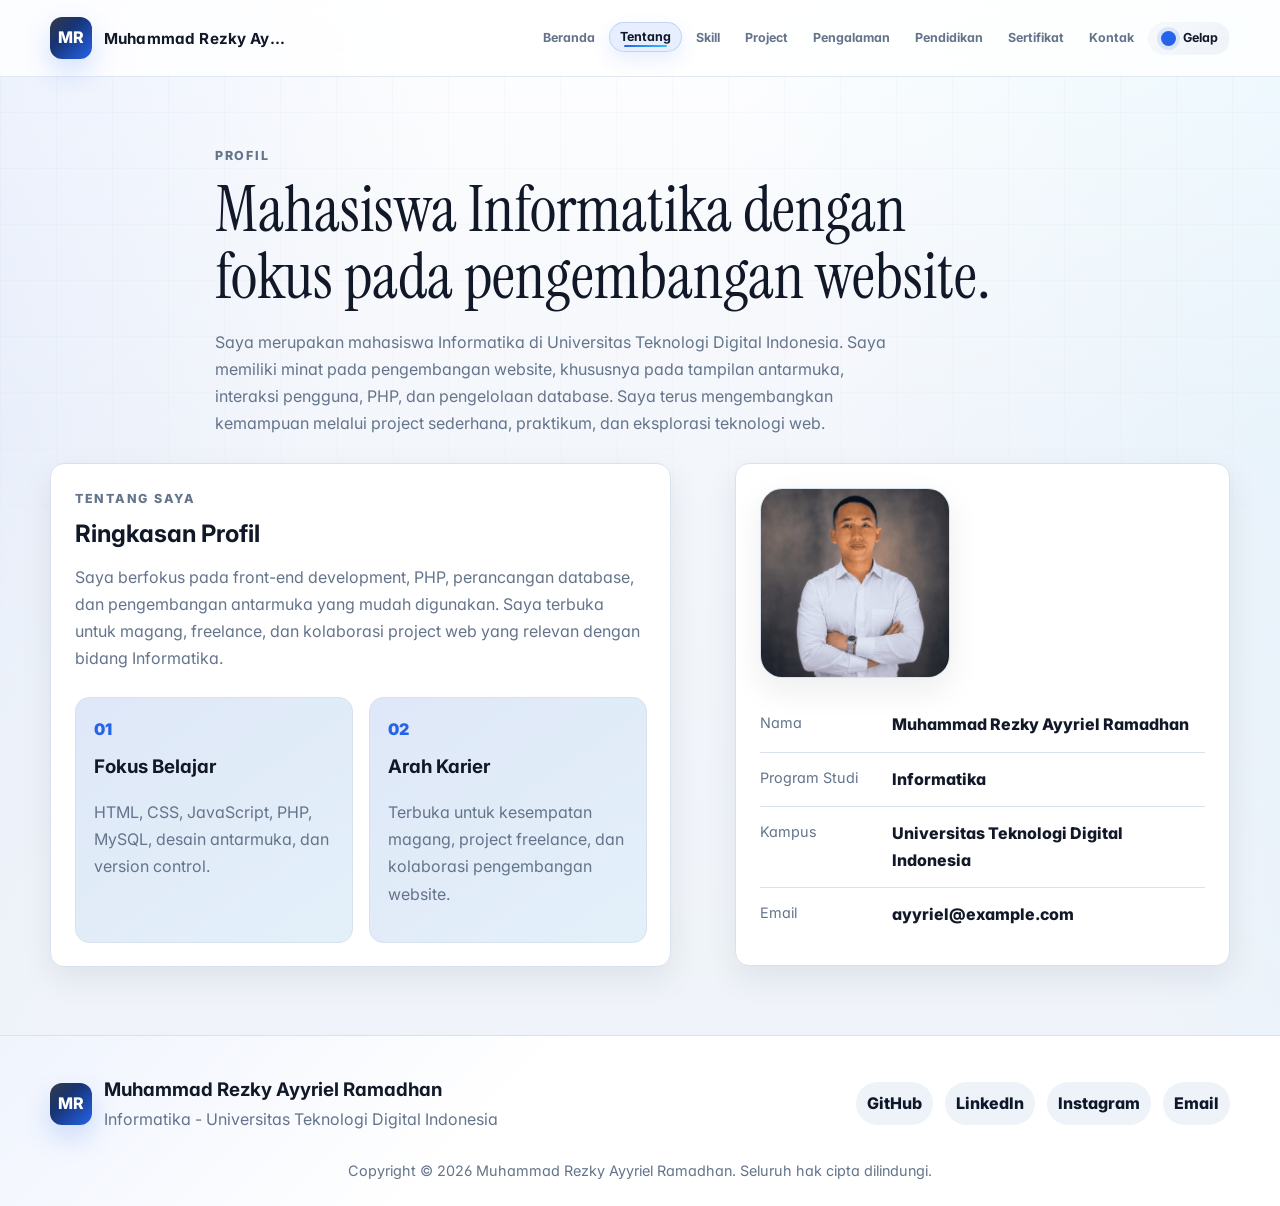
==== commit 7595b39e: "Update profile picture to custom image" ====
--- a/about.html
+++ b/about.html
@@ -66,7 +66,7 @@
             </div>
         </section>
         <aside class="bio-card">
-            <img src="https://cdn.phototourl.com/free/2026-06-20-5bcd3876-7217-4482-9f97-a8e21bdccce8.png" alt="Foto profil">
+            <img src="assets/img/profile.jpg" alt="Foto profil">
             <dl>
                 <div>
                     <dt>Nama</dt>
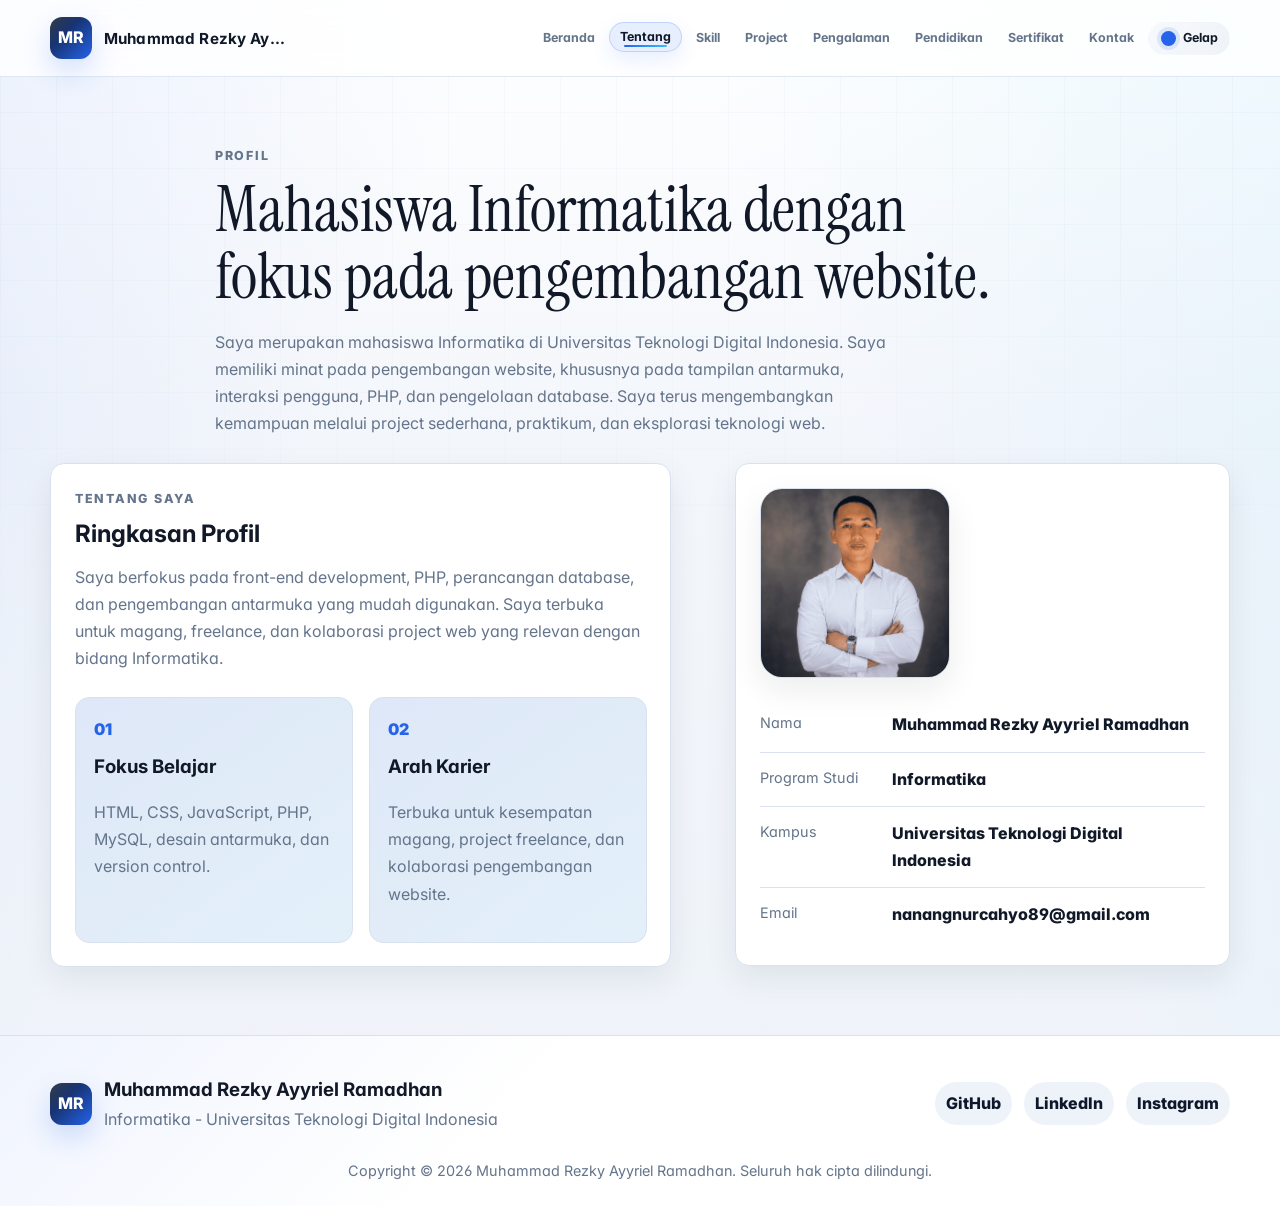
==== commit a582f0d8: "update index & About" ====
--- a/about.html
+++ b/about.html
@@ -1,112 +1,158 @@
-<!DOCTYPE html>
+<!doctype html>
 <html lang="id">
-<head>
-    <meta charset="UTF-8">
-    <meta name="viewport" content="width=device-width, initial-scale=1.0">
+  <head>
+    <meta charset="UTF-8" />
+    <meta name="viewport" content="width=device-width, initial-scale=1.0" />
     <title>Tentang Saya - Muhammad Rezky Ayyriel Ramadhan</title>
-    <meta name="description" content="Saya merupakan mahasiswa Informatika di Universitas Teknologi Digital Indonesia. Saya memiliki minat pada pengembangan website, khususnya pada tampilan antarmuka, interaksi pengguna, PHP, dan pengelolaan database. Saya terus mengembangkan kemampuan melalui project sederhana, praktikum, dan eksplorasi teknologi web.">
-    <link rel="preconnect" href="https://fonts.googleapis.com">
-    <link rel="preconnect" href="https://fonts.gstatic.com" crossorigin>
-    <link href="https://fonts.googleapis.com/css2?family=Instrument+Serif:ital@0;1&family=Inter:wght@400;600;700;800;900&display=swap" rel="stylesheet">
-    <link rel="stylesheet" href="assets/css/style.css">
-</head>
-<body>
-
-<header class="site-header">
-    <nav class="navbar container">
+    <meta
+      name="description"
+      content="Saya merupakan mahasiswa Informatika di Universitas Teknologi Digital Indonesia. Saya memiliki minat pada pengembangan website, khususnya pada tampilan antarmuka, interaksi pengguna, PHP, dan pengelolaan database. Saya terus mengembangkan kemampuan melalui project sederhana, praktikum, dan eksplorasi teknologi web."
+    />
+    <link rel="preconnect" href="https://fonts.googleapis.com" />
+    <link rel="preconnect" href="https://fonts.gstatic.com" crossorigin />
+    <link
+      href="https://fonts.googleapis.com/css2?family=Instrument+Serif:ital@0;1&family=Inter:wght@400;600;700;800;900&display=swap"
+      rel="stylesheet"
+    />
+    <link rel="stylesheet" href="assets/css/style.css" />
+  </head>
+  <body>
+    <header class="site-header">
+      <nav class="navbar container">
         <a class="brand" href="index.html">
-            <span>MR</span>
-            <strong>Muhammad Rezky Ayyriel Ramadhan</strong>
+          <span>MR</span>
+          <strong>Muhammad Rezky Ayyriel Ramadhan</strong>
         </a>
-        <button class="nav-toggle" type="button" aria-label="Buka menu" aria-expanded="false" data-nav-toggle>
-            <span></span>
-            <span></span>
-            <span></span>
+        <button
+          class="nav-toggle"
+          type="button"
+          aria-label="Buka menu"
+          aria-expanded="false"
+          data-nav-toggle
+        >
+          <span></span>
+          <span></span>
+          <span></span>
         </button>
         <div class="nav-menu" data-nav-menu>
-            <a class="" href="index.html">Beranda</a>
-            <a class="active" href="about.html">Tentang</a>
-            <a class="" href="skills.html">Skill</a>
-            <a class="" href="projects.html">Project</a>
-            <a class="" href="experience.html">Pengalaman</a>
-            <a class="" href="education.html">Pendidikan</a>
-            <a class="" href="certificates.html">Sertifikat</a>
-            <a class="" href="contact.html">Kontak</a>
-            <button class="theme-toggle" type="button" data-theme-toggle>
-                <span class="theme-toggle-icon" aria-hidden="true" data-theme-icon></span>
-                <span data-theme-label>Gelap</span>
-            </button>
+          <a class="" href="index.html">Beranda</a>
+          <a class="active" href="about.html">Tentang</a>
+          <a class="" href="skills.html">Skill</a>
+          <a class="" href="projects.html">Project</a>
+          <a class="" href="experience.html">Pengalaman</a>
+          <a class="" href="education.html">Pendidikan</a>
+          <a class="" href="certificates.html">Sertifikat</a>
+          <a class="" href="contact.html">Kontak</a>
+          <button class="theme-toggle" type="button" data-theme-toggle>
+            <span
+              class="theme-toggle-icon"
+              aria-hidden="true"
+              data-theme-icon
+            ></span>
+            <span data-theme-label>Gelap</span>
+          </button>
         </div>
-    </nav>
-</header>
+      </nav>
+    </header>
 
-<main class="section page-section">
-    <div class="container page-hero">
+    <main class="section page-section">
+      <div class="container page-hero">
         <p class="eyebrow">Profil</p>
         <h1>Mahasiswa Informatika dengan fokus pada pengembangan website.</h1>
-        <p>Saya merupakan mahasiswa Informatika di Universitas Teknologi Digital Indonesia. Saya memiliki minat pada pengembangan website, khususnya pada tampilan antarmuka, interaksi pengguna, PHP, dan pengelolaan database. Saya terus mengembangkan kemampuan melalui project sederhana, praktikum, dan eksplorasi teknologi web.</p>
-    </div>
+        <p>
+          Saya merupakan mahasiswa Informatika di Universitas Teknologi Digital
+          Indonesia. Saya memiliki minat pada pengembangan website, khususnya
+          pada tampilan antarmuka, interaksi pengguna, PHP, dan pengelolaan
+          database. Saya terus mengembangkan kemampuan melalui project
+          sederhana, praktikum, dan eksplorasi teknologi web.
+        </p>
+      </div>
 
-    <div class="container about-grid">
+      <div class="container about-grid">
         <section class="profile-summary">
-            <p class="eyebrow">Tentang Saya</p>
-            <h2>Ringkasan Profil</h2>
-            <p>Saya berfokus pada front-end development, PHP, perancangan database, dan pengembangan antarmuka yang mudah digunakan. Saya terbuka untuk magang, freelance, dan kolaborasi project web yang relevan dengan bidang Informatika.</p>
-            <div class="focus-grid">
-                <article>
-                    <span>01</span>
-                    <h3>Fokus Belajar</h3>
-                    <p>HTML, CSS, JavaScript, PHP, MySQL, desain antarmuka, dan version control.</p>
-                </article>
-                <article>
-                    <span>02</span>
-                    <h3>Arah Karier</h3>
-                    <p>Terbuka untuk kesempatan magang, project freelance, dan kolaborasi pengembangan website.</p>
-                </article>
-            </div>
+          <p class="eyebrow">Tentang Saya</p>
+          <h2>Ringkasan Profil</h2>
+          <p>
+            Saya berfokus pada front-end development, PHP, perancangan database,
+            dan pengembangan antarmuka yang mudah digunakan. Saya terbuka untuk
+            magang, freelance, dan kolaborasi project web yang relevan dengan
+            bidang Informatika.
+          </p>
+          <div class="focus-grid">
+            <article>
+              <span>01</span>
+              <h3>Fokus Belajar</h3>
+              <p>
+                HTML, CSS, JavaScript, PHP, MySQL, desain antarmuka, dan version
+                control.
+              </p>
+            </article>
+            <article>
+              <span>02</span>
+              <h3>Arah Karier</h3>
+              <p>
+                Terbuka untuk kesempatan magang, project freelance, dan
+                kolaborasi pengembangan website.
+              </p>
+            </article>
+          </div>
         </section>
         <aside class="bio-card">
-            <img src="assets/img/profile.jpg" alt="Foto profil">
-            <dl>
-                <div>
-                    <dt>Nama</dt>
-                    <dd>Muhammad Rezky Ayyriel Ramadhan</dd>
-                </div>
-                <div>
-                    <dt>Program Studi</dt>
-                    <dd>Informatika</dd>
-                </div>
-                <div>
-                    <dt>Kampus</dt>
-                    <dd>Universitas Teknologi Digital Indonesia</dd>
-                </div>
-                <div>
-                    <dt>Email</dt>
-                    <dd>ayyriel@example.com</dd>
-                </div>
-            </dl>
+          <img src="assets/img/profile.jpg" alt="Foto profil" />
+          <dl>
+            <div>
+              <dt>Nama</dt>
+              <dd>Muhammad Rezky Ayyriel Ramadhan</dd>
+            </div>
+            <div>
+              <dt>Program Studi</dt>
+              <dd>Informatika</dd>
+            </div>
+            <div>
+              <dt>Kampus</dt>
+              <dd>Universitas Teknologi Digital Indonesia</dd>
+            </div>
+            <div>
+              <dt>Email</dt>
+              <dd>nanangnurcahyo89@gmail.com</dd>
+            </div>
+          </dl>
         </aside>
-    </div>
-</main>
+      </div>
+    </main>
 
-<footer class="site-footer">
-    <div class="container footer-grid">
+    <footer class="site-footer">
+      <div class="container footer-grid">
         <div class="footer-profile">
-            <span>MR</span>
-            <div>
-                <h3>Muhammad Rezky Ayyriel Ramadhan</h3>
-                <p>Informatika - Universitas Teknologi Digital Indonesia</p>
-            </div>
+          <span>MR</span>
+          <div>
+            <h3>Muhammad Rezky Ayyriel Ramadhan</h3>
+            <p>Informatika - Universitas Teknologi Digital Indonesia</p>
+          </div>
         </div>
         <div class="footer-links">
-            <a href="https://github.com/" target="_blank" rel="noopener">GitHub</a>
-            <a href="https://www.linkedin.com/" target="_blank" rel="noopener">LinkedIn</a>
-            <a href="https://www.instagram.com/" target="_blank" rel="noopener">Instagram</a>
-            <a href="mailto:ayyriel@example.com">Email</a>
+          <a href="https://github.com/ayyrieldev" target="_blank" rel="noopener"
+            >GitHub</a
+          >
+          <a
+            href="https://www.linkedin.com/in/muhammad-rezky-ayyriel-ramadhan-91b79a374/"
+            target="_blank"
+            rel="noopener"
+            >LinkedIn</a
+          >
+          <a
+            href="https://www.instagram.com/ayyriel_r/"
+            target="_blank"
+            rel="noopener"
+            >Instagram</a
+          >
         </div>
-    </div>
-    <p class="copyright">Copyright &copy; 2026 Muhammad Rezky Ayyriel Ramadhan. Seluruh hak cipta dilindungi.</p>
-</footer>
-<script src="assets/js/script.js"></script>
-</body>
+      </div>
+      <p class="copyright">
+        Copyright &copy; 2026 Muhammad Rezky Ayyriel Ramadhan. Seluruh hak cipta
+        dilindungi.
+      </p>
+    </footer>
+    <script src="assets/js/script.js"></script>
+  </body>
 </html>
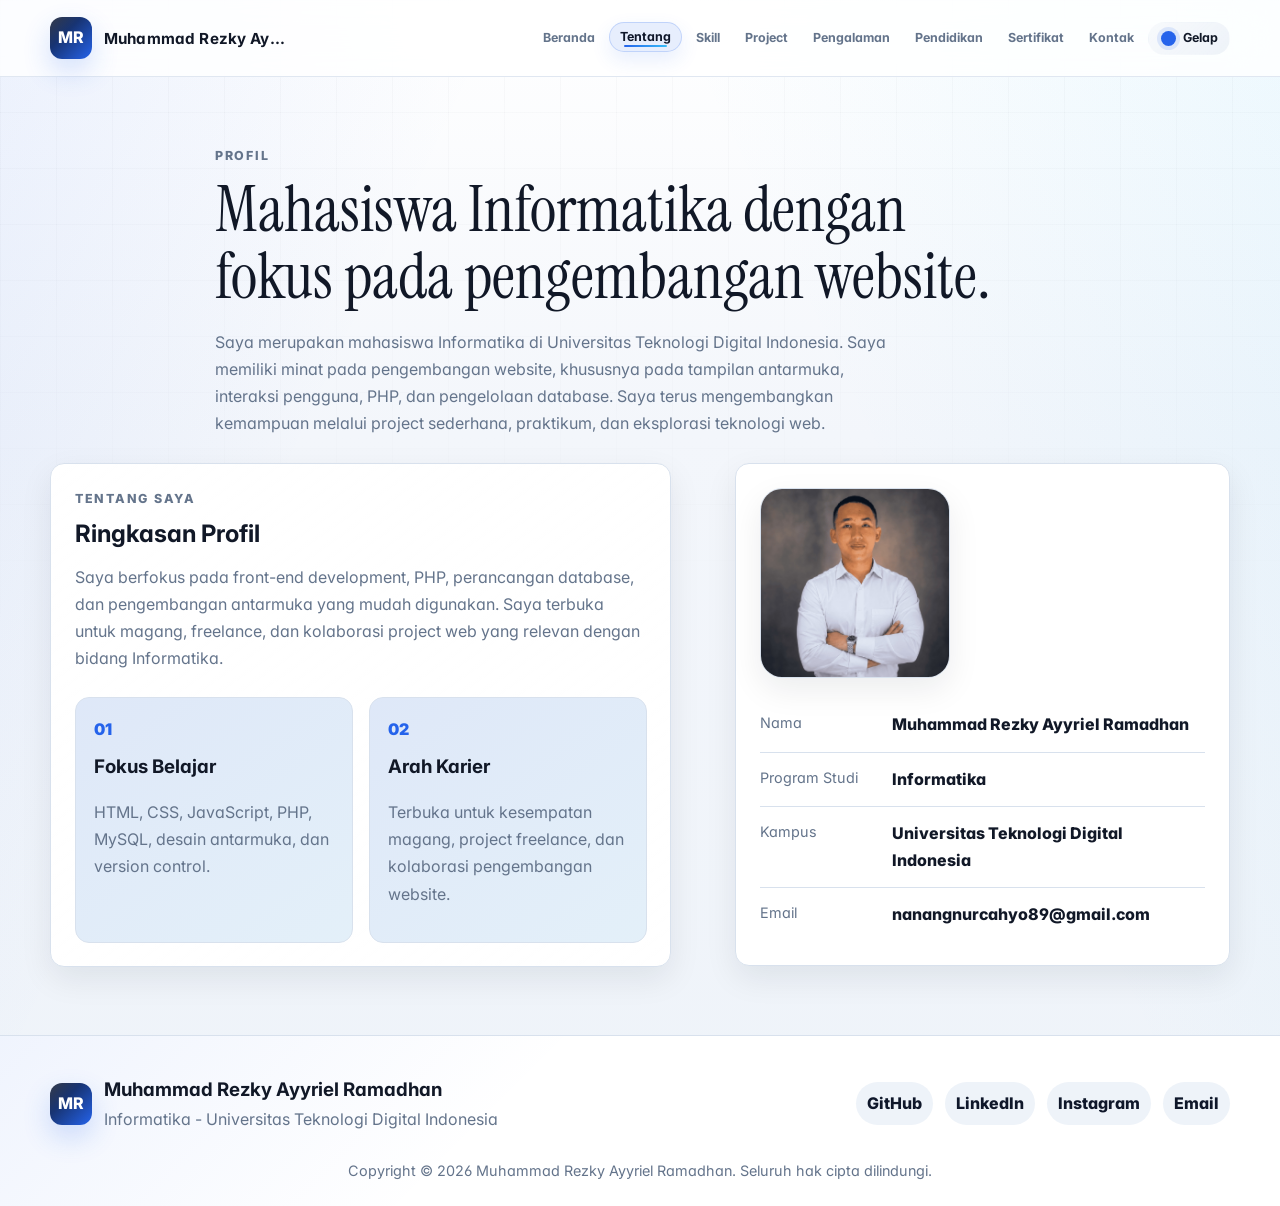
==== commit 747571a8: "update projects" ====
--- a/about.html
+++ b/about.html
@@ -146,6 +146,7 @@
             rel="noopener"
             >Instagram</a
           >
+          <a href="mailto:nanangnurcahyo89@gmail.com">Email</a>
         </div>
       </div>
       <p class="copyright">
